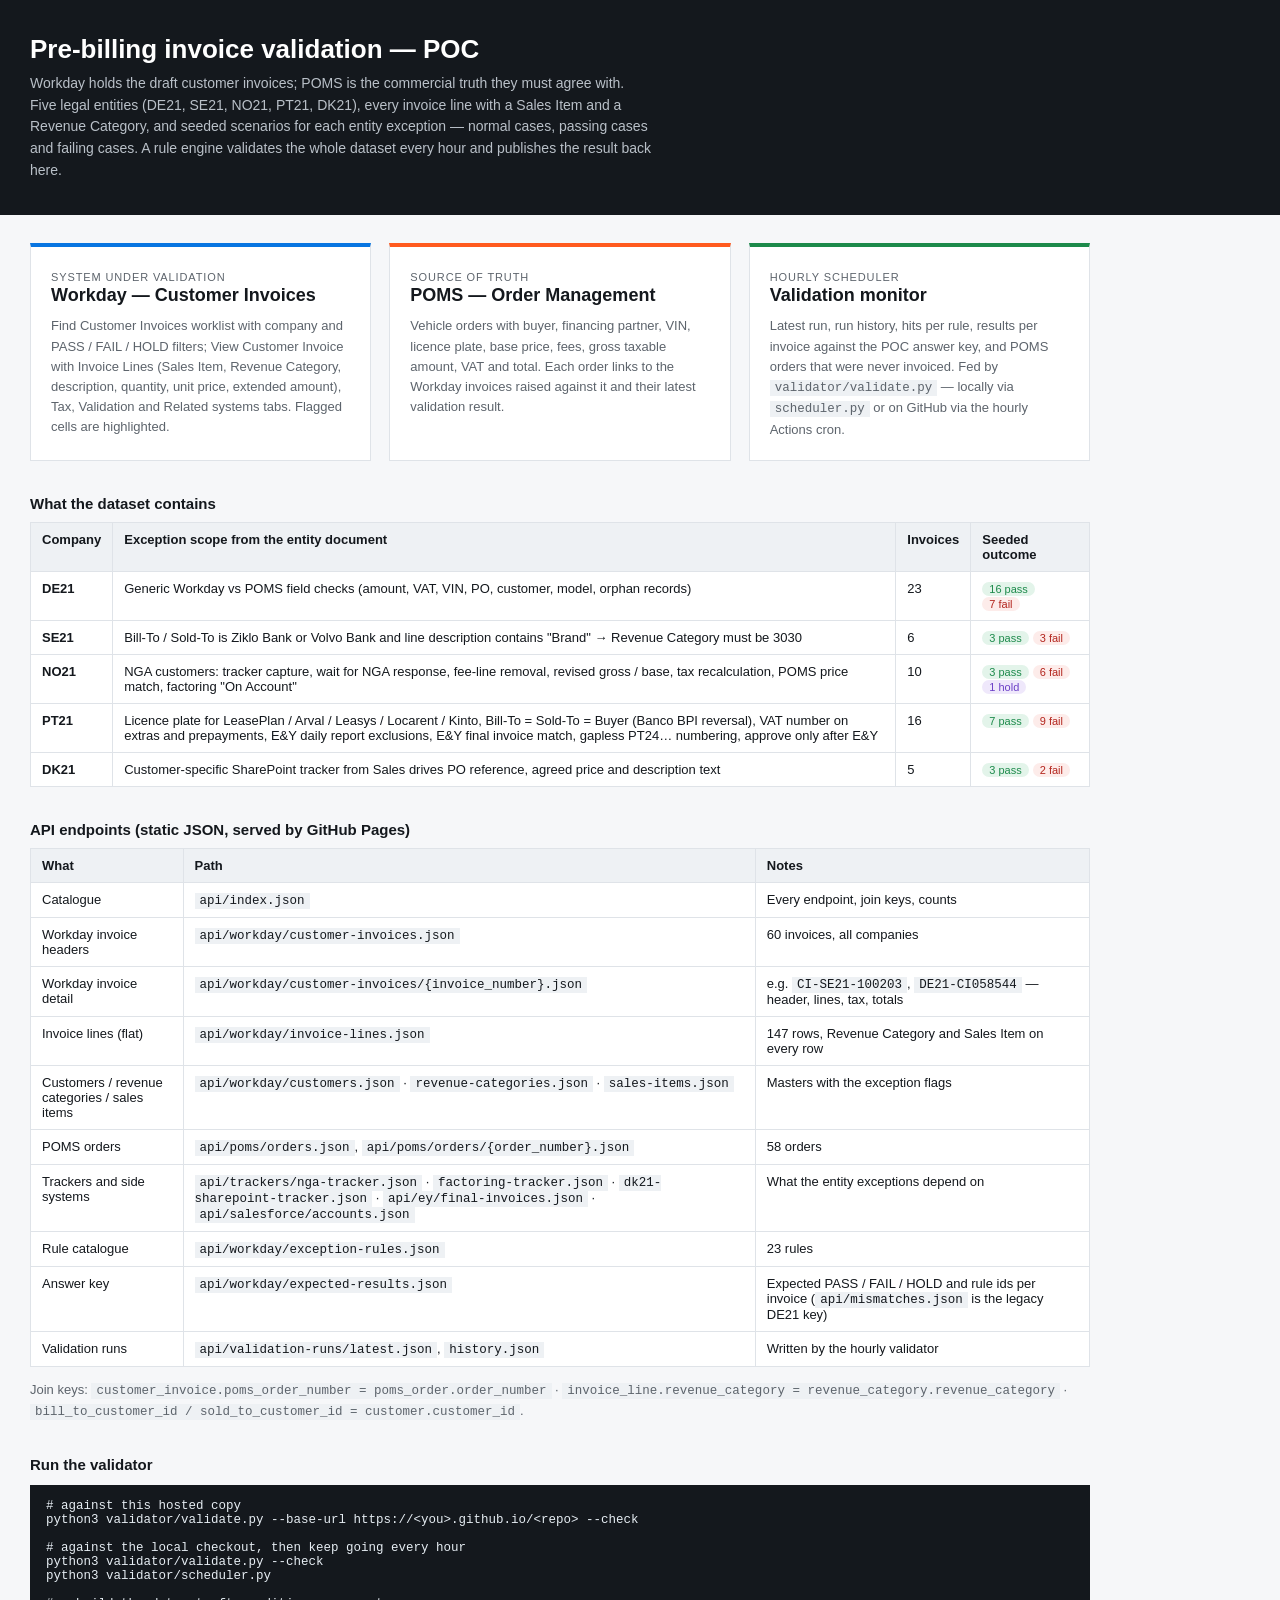
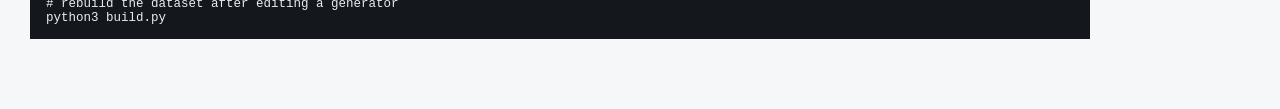
==== index.html @ f64a9904 "changes" ====
<!DOCTYPE html>
<html lang="en">
<head>
<meta charset="utf-8">
<meta name="viewport" content="width=device-width, initial-scale=1">
<title>Pre-billing validation POC — Workday · POMS · hourly validator</title>
<style>
  :root{--ink:#14181d;--line:#dfe3e8;--blue:#0875e1;--orange:#ff5a1f;--green:#1d8a4b;--muted:#5d646c}
  *{box-sizing:border-box}
  body{margin:0;font-family:"Segoe UI",Roboto,Arial,sans-serif;color:var(--ink);background:#f6f7f9}
  header{background:var(--ink);color:#fff;padding:34px 30px}
  header h1{margin:0;font-size:26px;font-weight:600}
  header p{margin:8px 0 0;color:#b9c0c8;font-size:14px;max-width:80ch;line-height:1.55}
  main{padding:28px 30px 60px;max-width:1120px}
  .cards{display:grid;grid-template-columns:repeat(auto-fit,minmax(280px,1fr));gap:18px}
  .card{background:#fff;border:1px solid var(--line);padding:20px;text-decoration:none;color:inherit;display:block}
  .card:hover{border-color:#aab2bb}
  .card h2{margin:0 0 6px;font-size:18px}
  .card .tag{font-size:11px;letter-spacing:.08em;text-transform:uppercase;color:var(--muted)}
  .card.wd{border-top:4px solid var(--blue)}
  .card.poms{border-top:4px solid var(--orange)}
  .card.val{border-top:4px solid var(--green)}
  .card p{font-size:13px;color:var(--muted);margin:10px 0 0;line-height:1.55}
  h3{margin:34px 0 10px;font-size:15px}
  table{border-collapse:collapse;width:100%;background:#fff;font-size:13px}
  th,td{border:1px solid var(--line);padding:9px 11px;text-align:left;vertical-align:top}
  th{background:#eef1f4;font-weight:600}
  code{font-family:ui-monospace,Menlo,Consolas,monospace;font-size:12.5px;background:#eef1f4;padding:1px 5px}
  pre{background:#14181d;color:#e6edf3;padding:14px 16px;overflow:auto;font-size:12.5px}
  .note{font-size:13px;color:var(--muted);line-height:1.6}
  .pill{display:inline-block;font-size:11px;padding:1px 7px;border-radius:9px;background:#eef1f4;margin-right:4px}
  .pill.ok{background:#e3f4ea;color:#1d8a4b}.pill.bad{background:#fdecea;color:#b3261e}.pill.hold{background:#efe8fb;color:#6b3fc7}
</style>
</head>
<body>
  <header>
    <h1>Pre-billing invoice validation — POC</h1>
    <p>Workday holds the draft customer invoices; POMS is the commercial truth they must agree with. Five legal entities
       (DE21, SE21, NO21, PT21, DK21), every invoice line with a Sales Item and a Revenue Category, and seeded scenarios for
       each entity exception — normal cases, passing cases and failing cases. A rule engine validates the whole dataset every
       hour and publishes the result back here.</p>
  </header>
  <main>
    <div class="cards">
      <a class="card wd" href="workday/index.html">
        <span class="tag">System under validation</span>
        <h2>Workday — Customer Invoices</h2>
        <p>Find Customer Invoices worklist with company and PASS / FAIL / HOLD filters; View Customer Invoice with Invoice Lines
           (Sales Item, Revenue Category, description, quantity, unit price, extended amount), Tax, Validation and Related
           systems tabs. Flagged cells are highlighted.</p>
      </a>
      <a class="card poms" href="poms/index.html">
        <span class="tag">Source of truth</span>
        <h2>POMS — Order Management</h2>
        <p>Vehicle orders with buyer, financing partner, VIN, licence plate, base price, fees, gross taxable amount, VAT and total.
           Each order links to the Workday invoices raised against it and their latest validation result.</p>
      </a>
      <a class="card val" href="workday/index.html#/monitor">
        <span class="tag">Hourly scheduler</span>
        <h2>Validation monitor</h2>
        <p>Latest run, run history, hits per rule, results per invoice against the POC answer key, and POMS orders that were
           never invoiced. Fed by <code>validator/validate.py</code> — locally via <code>scheduler.py</code> or on GitHub via
           the hourly Actions cron.</p>
      </a>
    </div>

    <h3>What the dataset contains</h3>
    <table>
      <thead><tr><th>Company</th><th>Exception scope from the entity document</th><th>Invoices</th><th>Seeded outcome</th></tr></thead>
      <tbody>
        <tr><td><b>DE21</b></td><td>Generic Workday vs POMS field checks (amount, VAT, VIN, PO, customer, model, orphan records)</td><td>23</td><td><span class="pill ok">16 pass</span><span class="pill bad">7 fail</span></td></tr>
        <tr><td><b>SE21</b></td><td>Bill-To / Sold-To is Ziklo Bank or Volvo Bank and line description contains "Brand" → Revenue Category must be 3030</td><td>6</td><td><span class="pill ok">3 pass</span><span class="pill bad">3 fail</span></td></tr>
        <tr><td><b>NO21</b></td><td>NGA customers: tracker capture, wait for NGA response, fee-line removal, revised gross / base, tax recalculation, POMS price match, factoring "On Account"</td><td>10</td><td><span class="pill ok">3 pass</span><span class="pill bad">6 fail</span><span class="pill hold">1 hold</span></td></tr>
        <tr><td><b>PT21</b></td><td>Licence plate for LeasePlan / Arval / Leasys / Locarent / Kinto, Bill-To = Sold-To = Buyer (Banco BPI reversal), VAT number on extras and prepayments, E&amp;Y daily report exclusions, E&amp;Y final invoice match, gapless PT24… numbering, approve only after E&amp;Y</td><td>16</td><td><span class="pill ok">7 pass</span><span class="pill bad">9 fail</span></td></tr>
        <tr><td><b>DK21</b></td><td>Customer-specific SharePoint tracker from Sales drives PO reference, agreed price and description text</td><td>5</td><td><span class="pill ok">3 pass</span><span class="pill bad">2 fail</span></td></tr>
      </tbody>
    </table>

    <h3>API endpoints (static JSON, served by GitHub Pages)</h3>
    <table>
      <thead><tr><th>What</th><th>Path</th><th>Notes</th></tr></thead>
      <tbody>
        <tr><td>Catalogue</td><td><code>api/index.json</code></td><td>Every endpoint, join keys, counts</td></tr>
        <tr><td>Workday invoice headers</td><td><code>api/workday/customer-invoices.json</code></td><td>60 invoices, all companies</td></tr>
        <tr><td>Workday invoice detail</td><td><code>api/workday/customer-invoices/{invoice_number}.json</code></td><td>e.g. <code>CI-SE21-100203</code>, <code>DE21-CI058544</code> — header, lines, tax, totals</td></tr>
        <tr><td>Invoice lines (flat)</td><td><code>api/workday/invoice-lines.json</code></td><td>147 rows, Revenue Category and Sales Item on every row</td></tr>
        <tr><td>Customers / revenue categories / sales items</td><td><code>api/workday/customers.json</code> · <code>revenue-categories.json</code> · <code>sales-items.json</code></td><td>Masters with the exception flags</td></tr>
        <tr><td>POMS orders</td><td><code>api/poms/orders.json</code>, <code>api/poms/orders/{order_number}.json</code></td><td>58 orders</td></tr>
        <tr><td>Trackers and side systems</td><td><code>api/trackers/nga-tracker.json</code> · <code>factoring-tracker.json</code> · <code>dk21-sharepoint-tracker.json</code> · <code>api/ey/final-invoices.json</code> · <code>api/salesforce/accounts.json</code></td><td>What the entity exceptions depend on</td></tr>
        <tr><td>Rule catalogue</td><td><code>api/workday/exception-rules.json</code></td><td>23 rules</td></tr>
        <tr><td>Answer key</td><td><code>api/workday/expected-results.json</code></td><td>Expected PASS / FAIL / HOLD and rule ids per invoice (<code>api/mismatches.json</code> is the legacy DE21 key)</td></tr>
        <tr><td>Validation runs</td><td><code>api/validation-runs/latest.json</code>, <code>history.json</code></td><td>Written by the hourly validator</td></tr>
      </tbody>
    </table>
    <p class="note">Join keys: <code>customer_invoice.poms_order_number = poms_order.order_number</code> ·
       <code>invoice_line.revenue_category = revenue_category.revenue_category</code> ·
       <code>bill_to_customer_id / sold_to_customer_id = customer.customer_id</code>.</p>

    <h3>Run the validator</h3>
<pre># against this hosted copy
python3 validator/validate.py --base-url https://&lt;you&gt;.github.io/&lt;repo&gt; --check

# against the local checkout, then keep going every hour
python3 validator/validate.py --check
python3 validator/scheduler.py

# rebuild the dataset after editing a generator
python3 build.py</pre>
  </main>
</body>
</html>
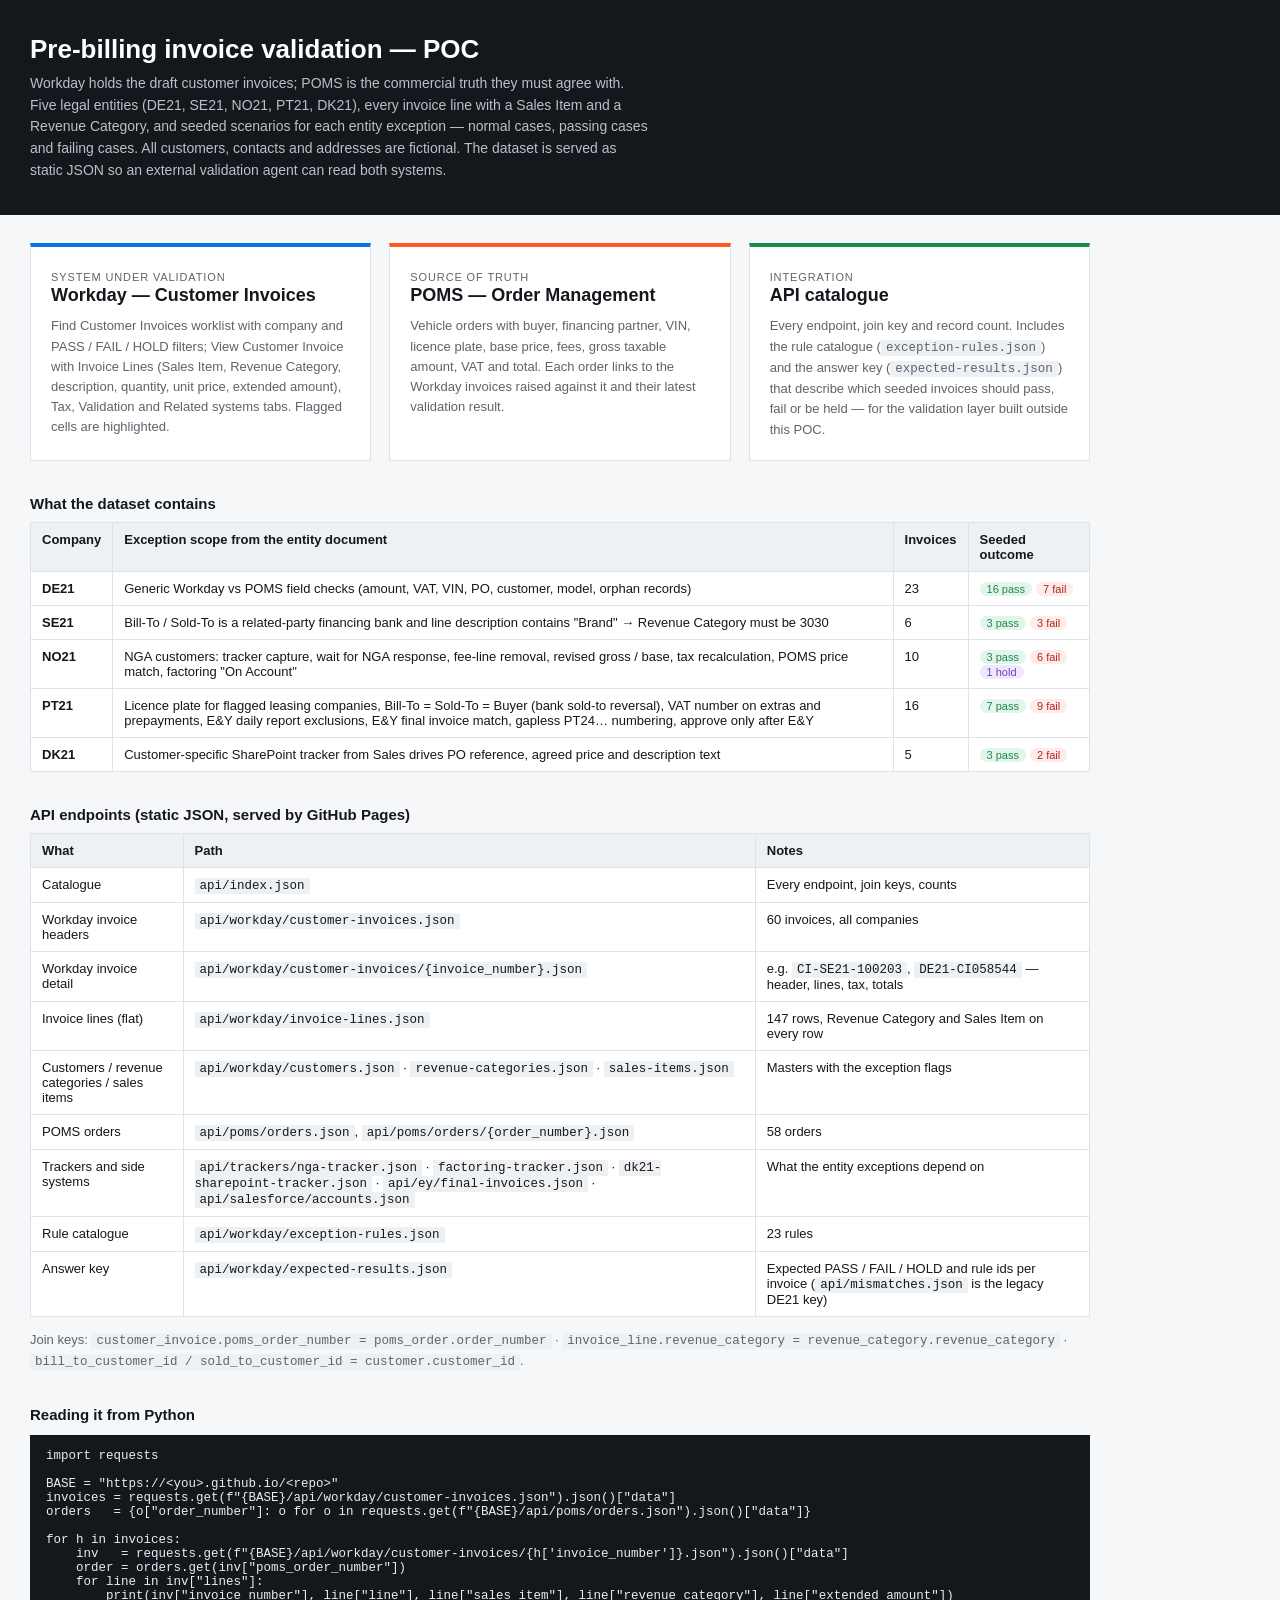
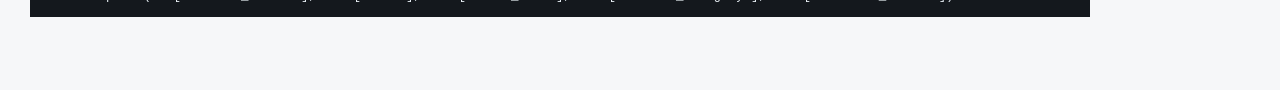
==== commit e4fcd5ef: "new changes" ====
--- a/index.html
+++ b/index.html
@@ -3,7 +3,7 @@
 <head>
 <meta charset="utf-8">
 <meta name="viewport" content="width=device-width, initial-scale=1">
-<title>Pre-billing validation POC — Workday · POMS · hourly validator</title>
+<title>Pre-billing validation POC — Workday · POMS</title>
 <style>
   :root{--ink:#14181d;--line:#dfe3e8;--blue:#0875e1;--orange:#ff5a1f;--green:#1d8a4b;--muted:#5d646c}
   *{box-sizing:border-box}
@@ -37,8 +37,8 @@
     <h1>Pre-billing invoice validation — POC</h1>
     <p>Workday holds the draft customer invoices; POMS is the commercial truth they must agree with. Five legal entities
        (DE21, SE21, NO21, PT21, DK21), every invoice line with a Sales Item and a Revenue Category, and seeded scenarios for
-       each entity exception — normal cases, passing cases and failing cases. A rule engine validates the whole dataset every
-       hour and publishes the result back here.</p>
+       each entity exception — normal cases, passing cases and failing cases. All customers, contacts and addresses are fictional.
+       The dataset is served as static JSON so an external validation agent can read both systems.</p>
   </header>
   <main>
     <div class="cards">
@@ -55,12 +55,12 @@
         <p>Vehicle orders with buyer, financing partner, VIN, licence plate, base price, fees, gross taxable amount, VAT and total.
            Each order links to the Workday invoices raised against it and their latest validation result.</p>
       </a>
-      <a class="card val" href="workday/index.html#/monitor">
-        <span class="tag">Hourly scheduler</span>
-        <h2>Validation monitor</h2>
-        <p>Latest run, run history, hits per rule, results per invoice against the POC answer key, and POMS orders that were
-           never invoiced. Fed by <code>validator/validate.py</code> — locally via <code>scheduler.py</code> or on GitHub via
-           the hourly Actions cron.</p>
+      <a class="card val" href="api/index.json">
+        <span class="tag">Integration</span>
+        <h2>API catalogue</h2>
+        <p>Every endpoint, join key and record count. Includes the rule catalogue (<code>exception-rules.json</code>) and the
+           answer key (<code>expected-results.json</code>) that describe which seeded invoices should pass, fail or be held —
+           for the validation layer built outside this POC.</p>
       </a>
     </div>
 
@@ -69,9 +69,9 @@
       <thead><tr><th>Company</th><th>Exception scope from the entity document</th><th>Invoices</th><th>Seeded outcome</th></tr></thead>
       <tbody>
         <tr><td><b>DE21</b></td><td>Generic Workday vs POMS field checks (amount, VAT, VIN, PO, customer, model, orphan records)</td><td>23</td><td><span class="pill ok">16 pass</span><span class="pill bad">7 fail</span></td></tr>
-        <tr><td><b>SE21</b></td><td>Bill-To / Sold-To is Ziklo Bank or Volvo Bank and line description contains "Brand" → Revenue Category must be 3030</td><td>6</td><td><span class="pill ok">3 pass</span><span class="pill bad">3 fail</span></td></tr>
+        <tr><td><b>SE21</b></td><td>Bill-To / Sold-To is a related-party financing bank and line description contains "Brand" → Revenue Category must be 3030</td><td>6</td><td><span class="pill ok">3 pass</span><span class="pill bad">3 fail</span></td></tr>
         <tr><td><b>NO21</b></td><td>NGA customers: tracker capture, wait for NGA response, fee-line removal, revised gross / base, tax recalculation, POMS price match, factoring "On Account"</td><td>10</td><td><span class="pill ok">3 pass</span><span class="pill bad">6 fail</span><span class="pill hold">1 hold</span></td></tr>
-        <tr><td><b>PT21</b></td><td>Licence plate for LeasePlan / Arval / Leasys / Locarent / Kinto, Bill-To = Sold-To = Buyer (Banco BPI reversal), VAT number on extras and prepayments, E&amp;Y daily report exclusions, E&amp;Y final invoice match, gapless PT24… numbering, approve only after E&amp;Y</td><td>16</td><td><span class="pill ok">7 pass</span><span class="pill bad">9 fail</span></td></tr>
+        <tr><td><b>PT21</b></td><td>Licence plate for flagged leasing companies, Bill-To = Sold-To = Buyer (bank sold-to reversal), VAT number on extras and prepayments, E&amp;Y daily report exclusions, E&amp;Y final invoice match, gapless PT24… numbering, approve only after E&amp;Y</td><td>16</td><td><span class="pill ok">7 pass</span><span class="pill bad">9 fail</span></td></tr>
         <tr><td><b>DK21</b></td><td>Customer-specific SharePoint tracker from Sales drives PO reference, agreed price and description text</td><td>5</td><td><span class="pill ok">3 pass</span><span class="pill bad">2 fail</span></td></tr>
       </tbody>
     </table>
@@ -89,23 +89,24 @@
         <tr><td>Trackers and side systems</td><td><code>api/trackers/nga-tracker.json</code> · <code>factoring-tracker.json</code> · <code>dk21-sharepoint-tracker.json</code> · <code>api/ey/final-invoices.json</code> · <code>api/salesforce/accounts.json</code></td><td>What the entity exceptions depend on</td></tr>
         <tr><td>Rule catalogue</td><td><code>api/workday/exception-rules.json</code></td><td>23 rules</td></tr>
         <tr><td>Answer key</td><td><code>api/workday/expected-results.json</code></td><td>Expected PASS / FAIL / HOLD and rule ids per invoice (<code>api/mismatches.json</code> is the legacy DE21 key)</td></tr>
-        <tr><td>Validation runs</td><td><code>api/validation-runs/latest.json</code>, <code>history.json</code></td><td>Written by the hourly validator</td></tr>
       </tbody>
     </table>
     <p class="note">Join keys: <code>customer_invoice.poms_order_number = poms_order.order_number</code> ·
        <code>invoice_line.revenue_category = revenue_category.revenue_category</code> ·
        <code>bill_to_customer_id / sold_to_customer_id = customer.customer_id</code>.</p>
 
-    <h3>Run the validator</h3>
-<pre># against this hosted copy
-python3 validator/validate.py --base-url https://&lt;you&gt;.github.io/&lt;repo&gt; --check
+    <h3>Reading it from Python</h3>
+<pre>import requests
 
-# against the local checkout, then keep going every hour
-python3 validator/validate.py --check
-python3 validator/scheduler.py
+BASE = "https://&lt;you&gt;.github.io/&lt;repo&gt;"
+invoices = requests.get(f"{BASE}/api/workday/customer-invoices.json").json()["data"]
+orders   = {o["order_number"]: o for o in requests.get(f"{BASE}/api/poms/orders.json").json()["data"]}
 
-# rebuild the dataset after editing a generator
-python3 build.py</pre>
+for h in invoices:
+    inv   = requests.get(f"{BASE}/api/workday/customer-invoices/{h['invoice_number']}.json").json()["data"]
+    order = orders.get(inv["poms_order_number"])
+    for line in inv["lines"]:
+        print(inv["invoice_number"], line["line"], line["sales_item"], line["revenue_category"], line["extended_amount"])</pre>
   </main>
 </body>
 </html>
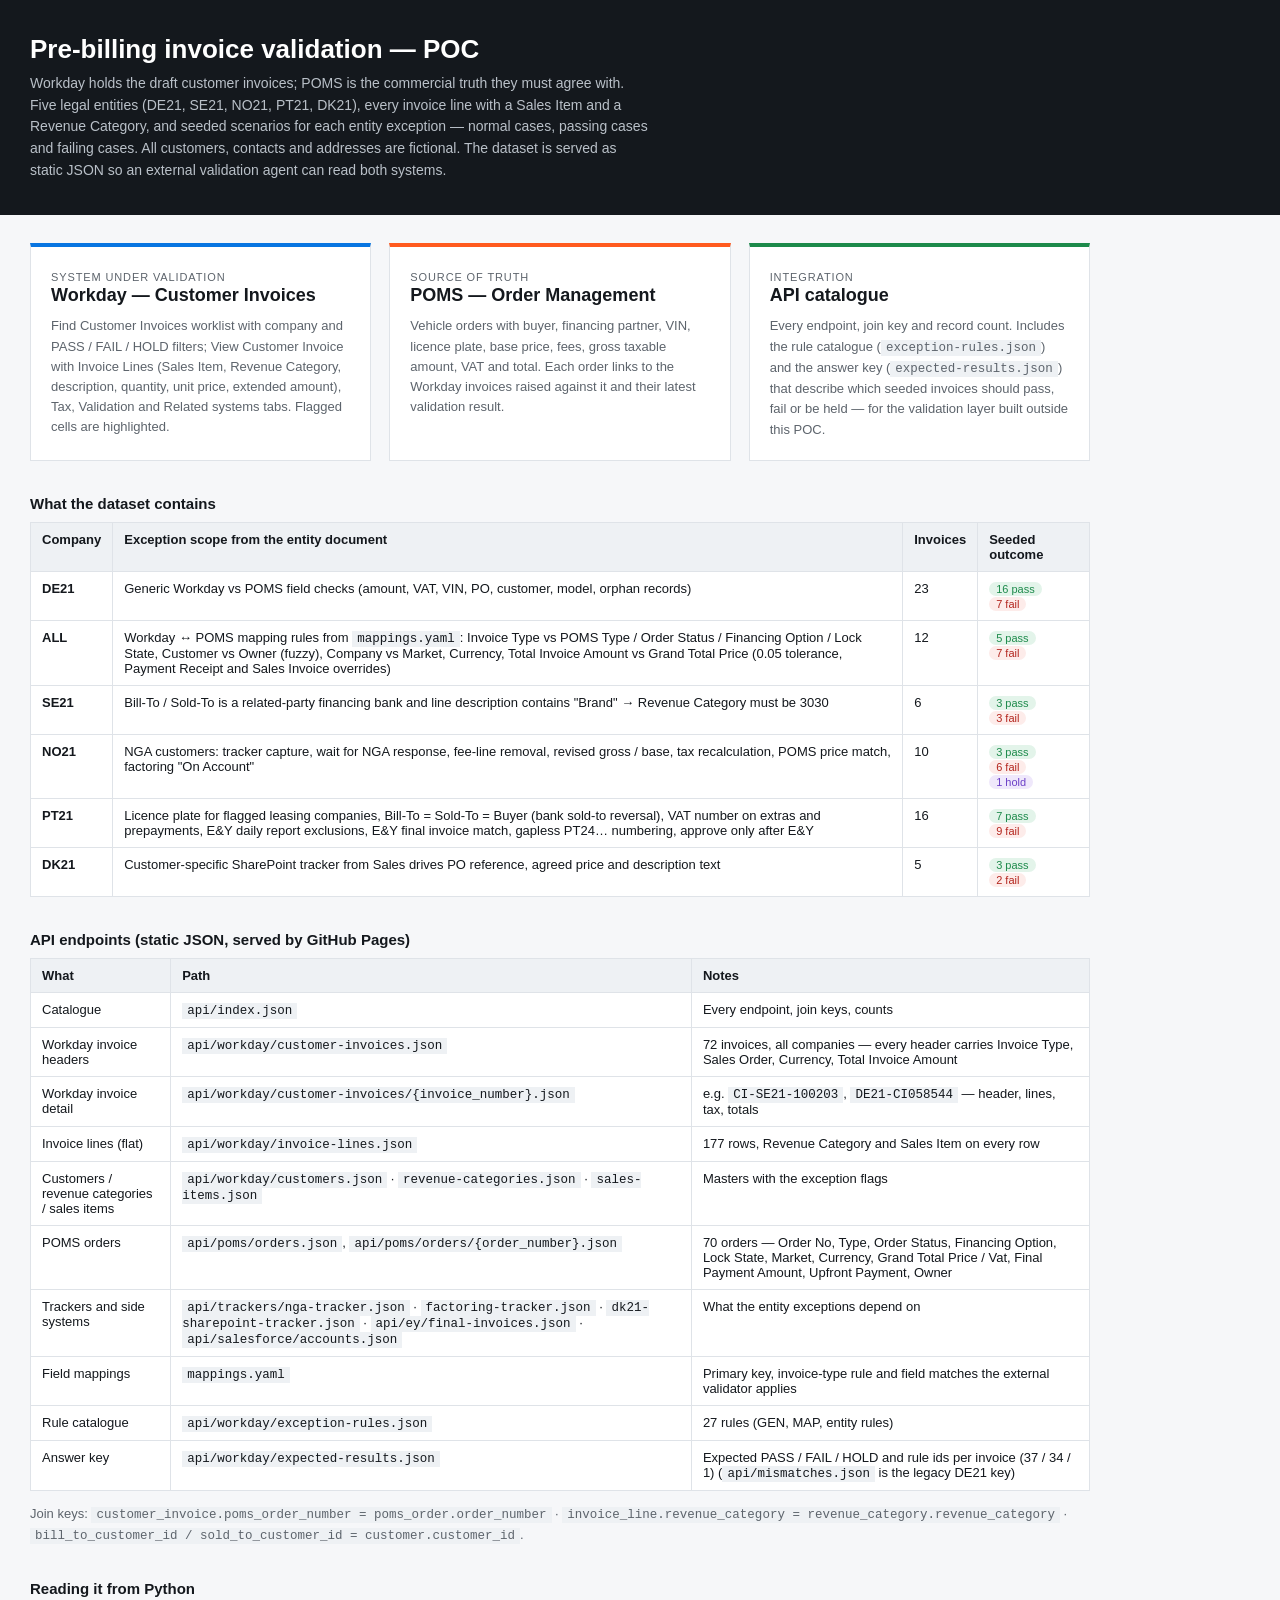
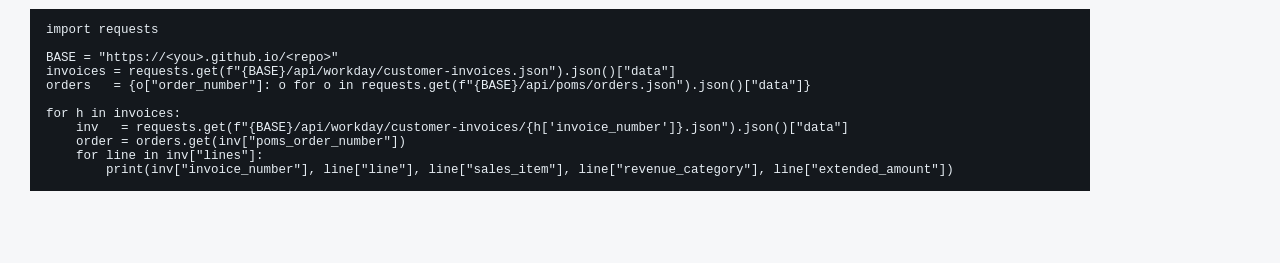
==== commit 5d3d0868: "updated data" ====
--- a/index.html
+++ b/index.html
@@ -69,6 +69,7 @@
       <thead><tr><th>Company</th><th>Exception scope from the entity document</th><th>Invoices</th><th>Seeded outcome</th></tr></thead>
       <tbody>
         <tr><td><b>DE21</b></td><td>Generic Workday vs POMS field checks (amount, VAT, VIN, PO, customer, model, orphan records)</td><td>23</td><td><span class="pill ok">16 pass</span><span class="pill bad">7 fail</span></td></tr>
+        <tr><td><b>ALL</b></td><td>Workday ↔ POMS mapping rules from <code>mappings.yaml</code>: Invoice Type vs POMS Type / Order Status / Financing Option / Lock State, Customer vs Owner (fuzzy), Company vs Market, Currency, Total Invoice Amount vs Grand Total Price (0.05 tolerance, Payment Receipt and Sales Invoice overrides)</td><td>12</td><td><span class="pill ok">5 pass</span><span class="pill bad">7 fail</span></td></tr>
         <tr><td><b>SE21</b></td><td>Bill-To / Sold-To is a related-party financing bank and line description contains "Brand" → Revenue Category must be 3030</td><td>6</td><td><span class="pill ok">3 pass</span><span class="pill bad">3 fail</span></td></tr>
         <tr><td><b>NO21</b></td><td>NGA customers: tracker capture, wait for NGA response, fee-line removal, revised gross / base, tax recalculation, POMS price match, factoring "On Account"</td><td>10</td><td><span class="pill ok">3 pass</span><span class="pill bad">6 fail</span><span class="pill hold">1 hold</span></td></tr>
         <tr><td><b>PT21</b></td><td>Licence plate for flagged leasing companies, Bill-To = Sold-To = Buyer (bank sold-to reversal), VAT number on extras and prepayments, E&amp;Y daily report exclusions, E&amp;Y final invoice match, gapless PT24… numbering, approve only after E&amp;Y</td><td>16</td><td><span class="pill ok">7 pass</span><span class="pill bad">9 fail</span></td></tr>
@@ -81,14 +82,15 @@
       <thead><tr><th>What</th><th>Path</th><th>Notes</th></tr></thead>
       <tbody>
         <tr><td>Catalogue</td><td><code>api/index.json</code></td><td>Every endpoint, join keys, counts</td></tr>
-        <tr><td>Workday invoice headers</td><td><code>api/workday/customer-invoices.json</code></td><td>60 invoices, all companies</td></tr>
+        <tr><td>Workday invoice headers</td><td><code>api/workday/customer-invoices.json</code></td><td>72 invoices, all companies — every header carries Invoice Type, Sales Order, Currency, Total Invoice Amount</td></tr>
         <tr><td>Workday invoice detail</td><td><code>api/workday/customer-invoices/{invoice_number}.json</code></td><td>e.g. <code>CI-SE21-100203</code>, <code>DE21-CI058544</code> — header, lines, tax, totals</td></tr>
-        <tr><td>Invoice lines (flat)</td><td><code>api/workday/invoice-lines.json</code></td><td>147 rows, Revenue Category and Sales Item on every row</td></tr>
+        <tr><td>Invoice lines (flat)</td><td><code>api/workday/invoice-lines.json</code></td><td>177 rows, Revenue Category and Sales Item on every row</td></tr>
         <tr><td>Customers / revenue categories / sales items</td><td><code>api/workday/customers.json</code> · <code>revenue-categories.json</code> · <code>sales-items.json</code></td><td>Masters with the exception flags</td></tr>
-        <tr><td>POMS orders</td><td><code>api/poms/orders.json</code>, <code>api/poms/orders/{order_number}.json</code></td><td>58 orders</td></tr>
+        <tr><td>POMS orders</td><td><code>api/poms/orders.json</code>, <code>api/poms/orders/{order_number}.json</code></td><td>70 orders — Order No, Type, Order Status, Financing Option, Lock State, Market, Currency, Grand Total Price / Vat, Final Payment Amount, Upfront Payment, Owner</td></tr>
         <tr><td>Trackers and side systems</td><td><code>api/trackers/nga-tracker.json</code> · <code>factoring-tracker.json</code> · <code>dk21-sharepoint-tracker.json</code> · <code>api/ey/final-invoices.json</code> · <code>api/salesforce/accounts.json</code></td><td>What the entity exceptions depend on</td></tr>
-        <tr><td>Rule catalogue</td><td><code>api/workday/exception-rules.json</code></td><td>23 rules</td></tr>
-        <tr><td>Answer key</td><td><code>api/workday/expected-results.json</code></td><td>Expected PASS / FAIL / HOLD and rule ids per invoice (<code>api/mismatches.json</code> is the legacy DE21 key)</td></tr>
+        <tr><td>Field mappings</td><td><code>mappings.yaml</code></td><td>Primary key, invoice-type rule and field matches the external validator applies</td></tr>
+        <tr><td>Rule catalogue</td><td><code>api/workday/exception-rules.json</code></td><td>27 rules (GEN, MAP, entity rules)</td></tr>
+        <tr><td>Answer key</td><td><code>api/workday/expected-results.json</code></td><td>Expected PASS / FAIL / HOLD and rule ids per invoice (37 / 34 / 1) (<code>api/mismatches.json</code> is the legacy DE21 key)</td></tr>
       </tbody>
     </table>
     <p class="note">Join keys: <code>customer_invoice.poms_order_number = poms_order.order_number</code> ·
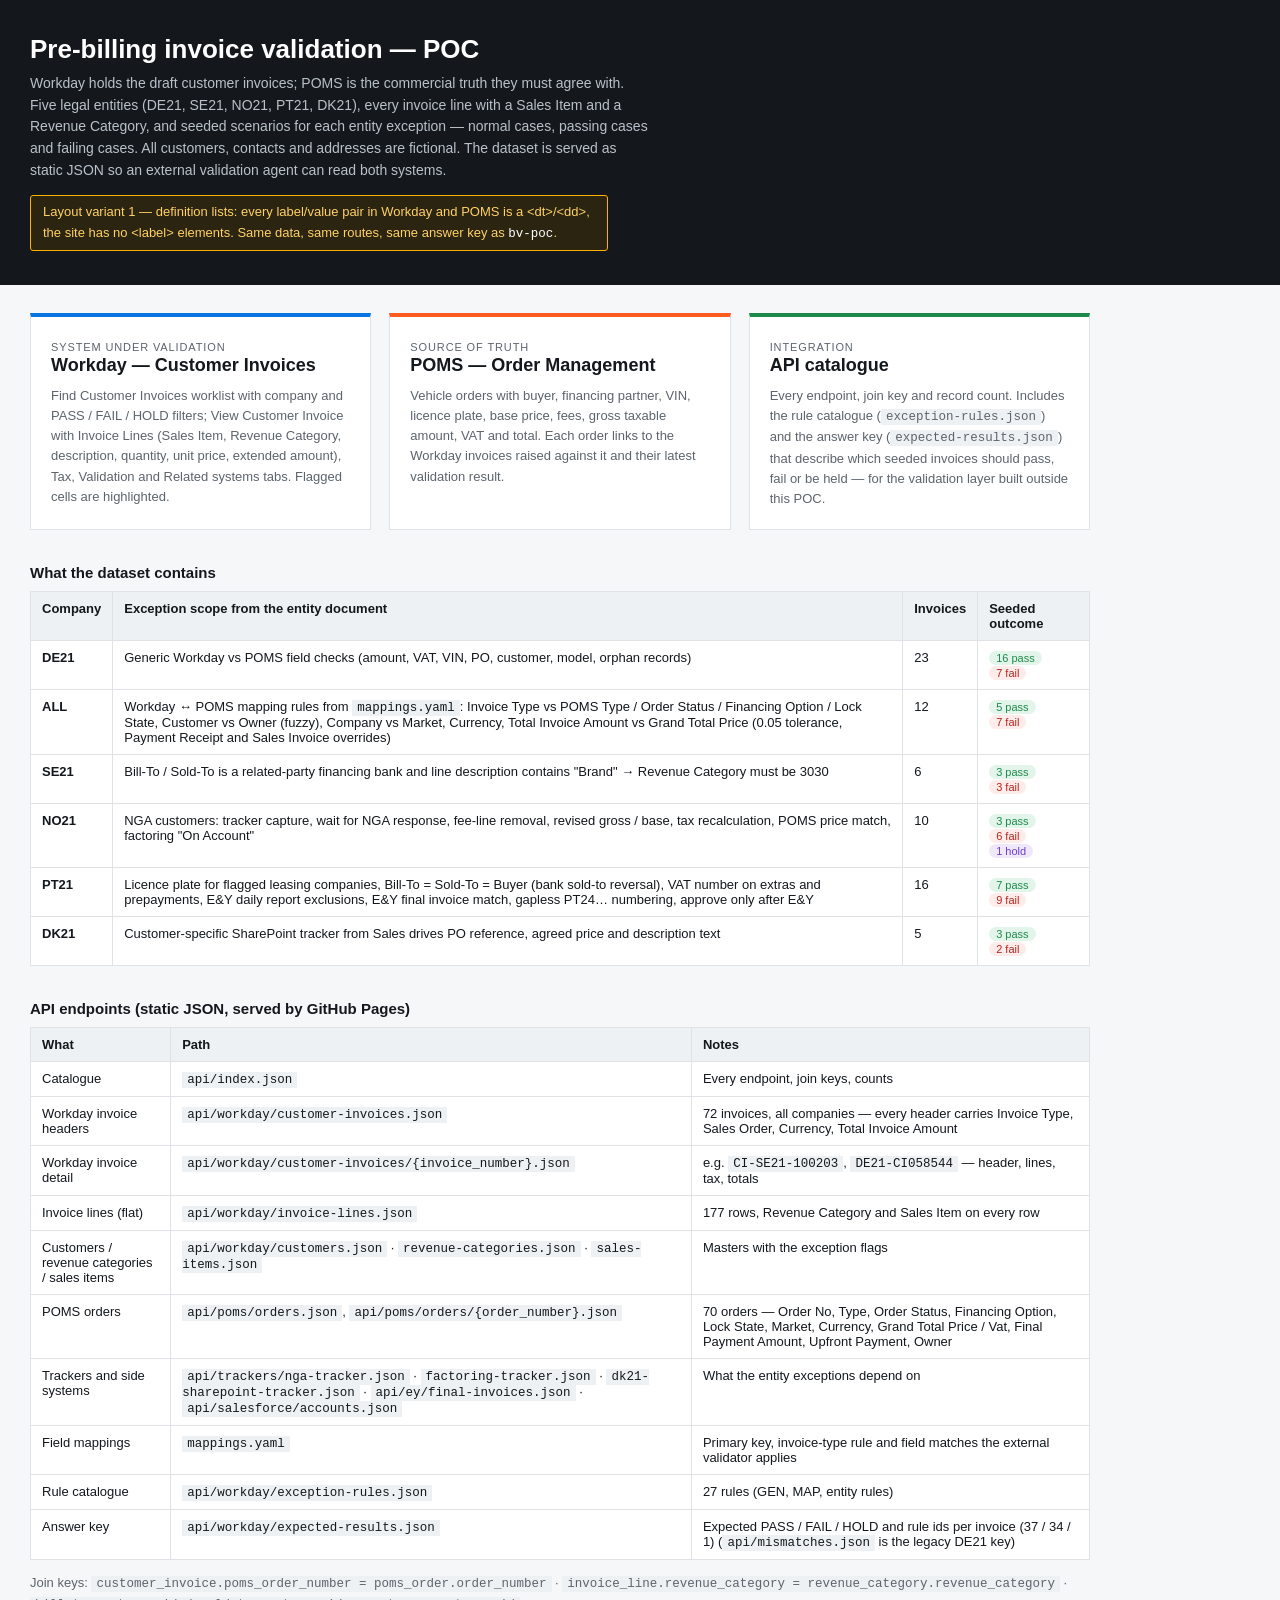
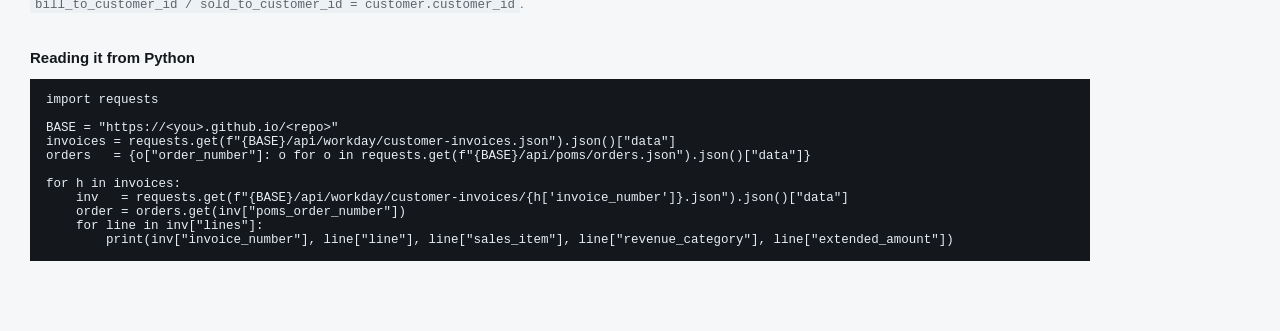
==== commit 84eb7dbc: "Layout variant 1: definition lists (dt/dd), no label elements Scraper test fixture on top of bv-poc." ====
--- a/index.html
+++ b/index.html
@@ -30,6 +30,8 @@
   .note{font-size:13px;color:var(--muted);line-height:1.6}
   .pill{display:inline-block;font-size:11px;padding:1px 7px;border-radius:9px;background:#eef1f4;margin-right:4px}
   .pill.ok{background:#e3f4ea;color:#1d8a4b}.pill.bad{background:#fdecea;color:#b3261e}.pill.hold{background:#efe8fb;color:#6b3fc7}
+  .variant{display:inline-block;margin-top:14px;padding:6px 12px;border:1px solid #ffb000;background:#2a2410;color:#ffd166;font-size:13px;border-radius:3px}
+  .variant code{background:transparent;color:#fff;padding:0}
 </style>
 </head>
 <body>
@@ -39,6 +41,7 @@
        (DE21, SE21, NO21, PT21, DK21), every invoice line with a Sales Item and a Revenue Category, and seeded scenarios for
        each entity exception — normal cases, passing cases and failing cases. All customers, contacts and addresses are fictional.
        The dataset is served as static JSON so an external validation agent can read both systems.</p>
+    <p class="variant">Layout variant 1 — definition lists: every label/value pair in Workday and POMS is a &lt;dt&gt;/&lt;dd&gt;, the site has no &lt;label&gt; elements. Same data, same routes, same answer key as <code>bv-poc</code>.</p>
   </header>
   <main>
     <div class="cards">
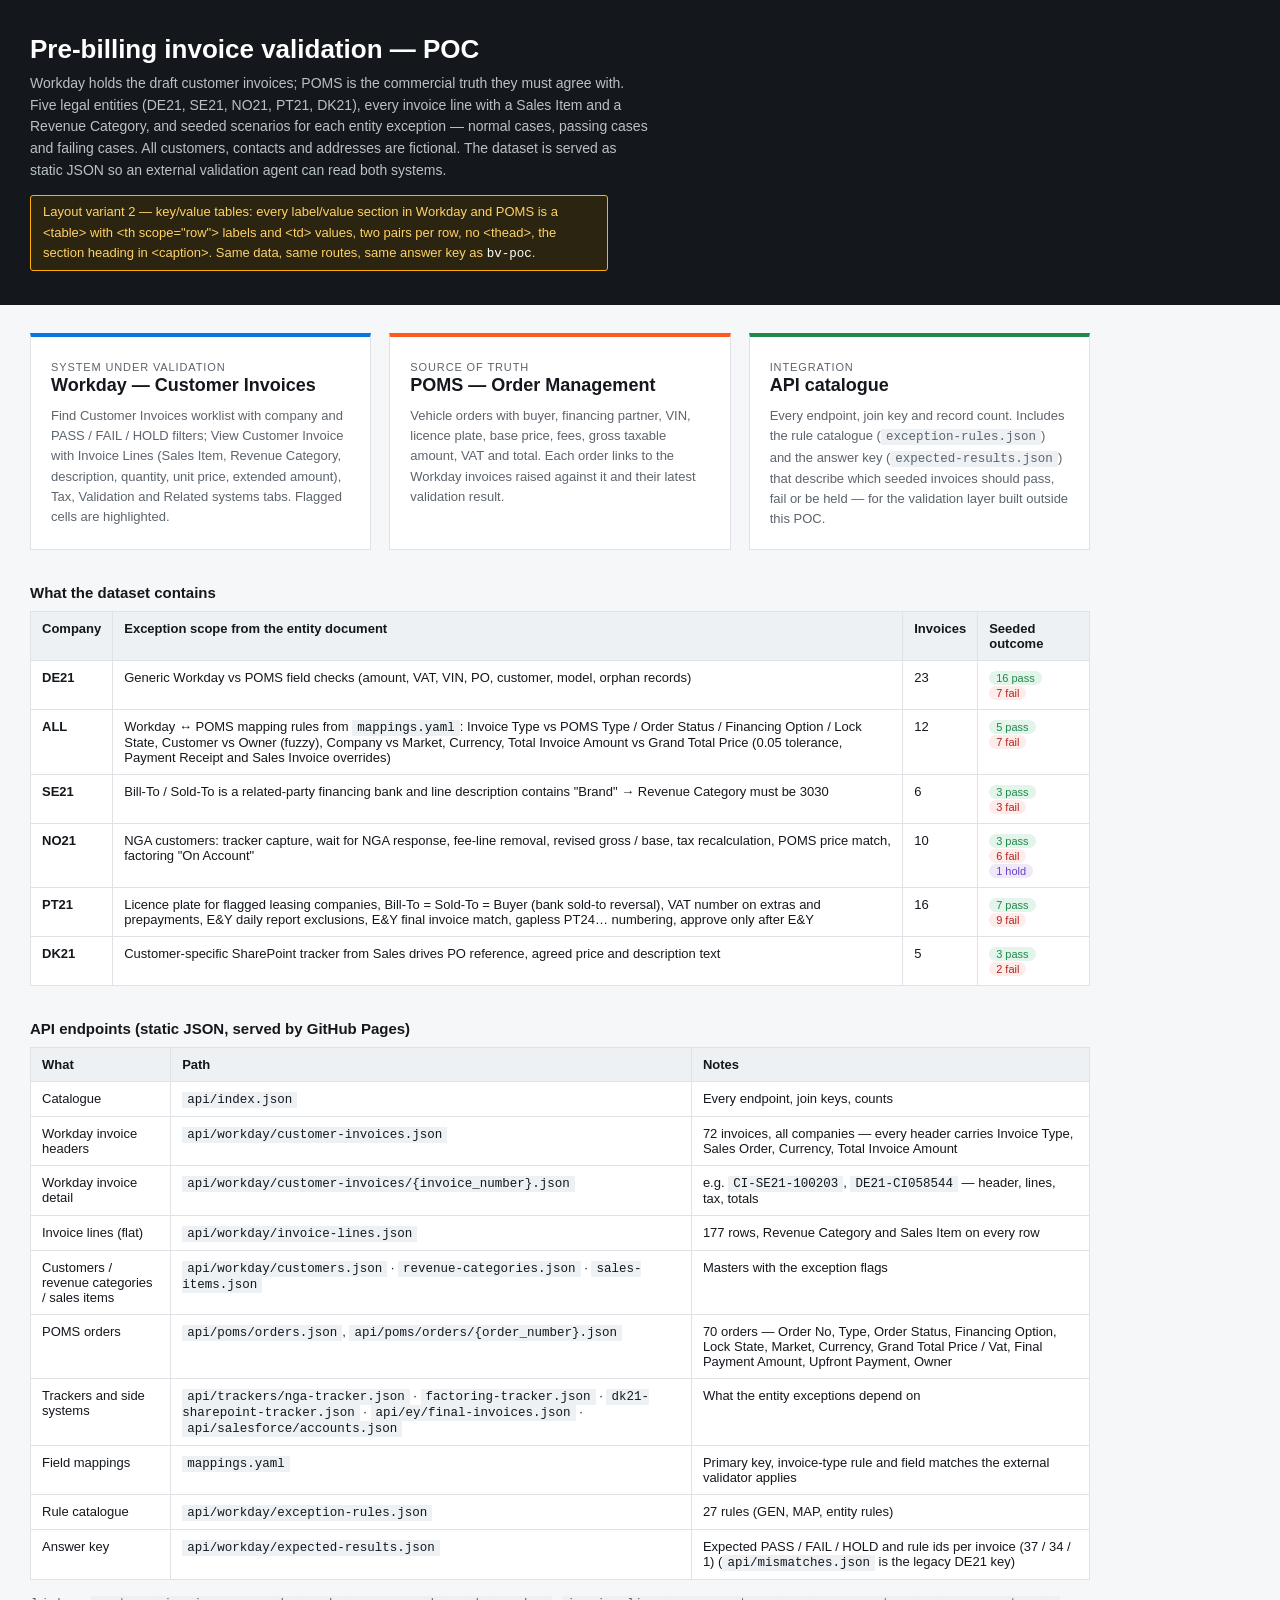
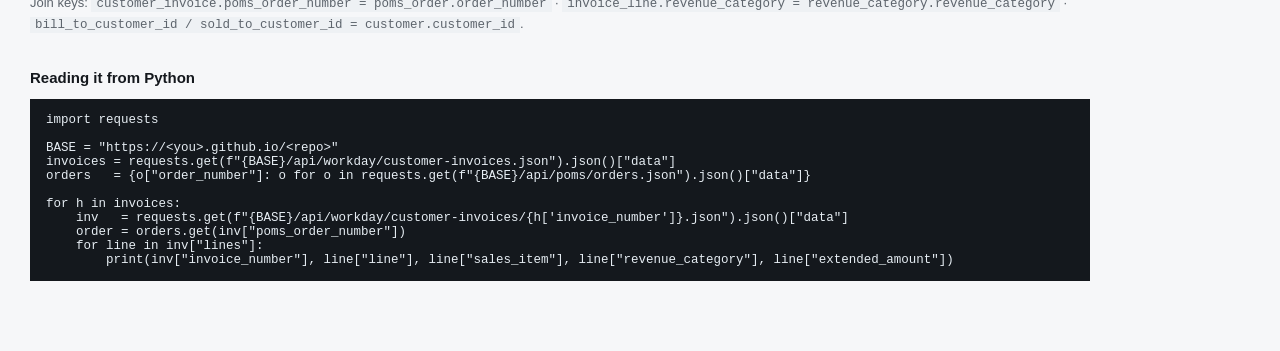
==== commit 856ac944: "Layout variant 2: key/value tables (th/td), captions as section headings Scraper test fixture on top" ====
--- a/index.html
+++ b/index.html
@@ -41,7 +41,7 @@
        (DE21, SE21, NO21, PT21, DK21), every invoice line with a Sales Item and a Revenue Category, and seeded scenarios for
        each entity exception — normal cases, passing cases and failing cases. All customers, contacts and addresses are fictional.
        The dataset is served as static JSON so an external validation agent can read both systems.</p>
-    <p class="variant">Layout variant 1 — definition lists: every label/value pair in Workday and POMS is a &lt;dt&gt;/&lt;dd&gt;, the site has no &lt;label&gt; elements. Same data, same routes, same answer key as <code>bv-poc</code>.</p>
+    <p class="variant">Layout variant 2 — key/value tables: every label/value section in Workday and POMS is a &lt;table&gt; with &lt;th scope="row"&gt; labels and &lt;td&gt; values, two pairs per row, no &lt;thead&gt;, the section heading in &lt;caption&gt;. Same data, same routes, same answer key as <code>bv-poc</code>.</p>
   </header>
   <main>
     <div class="cards">
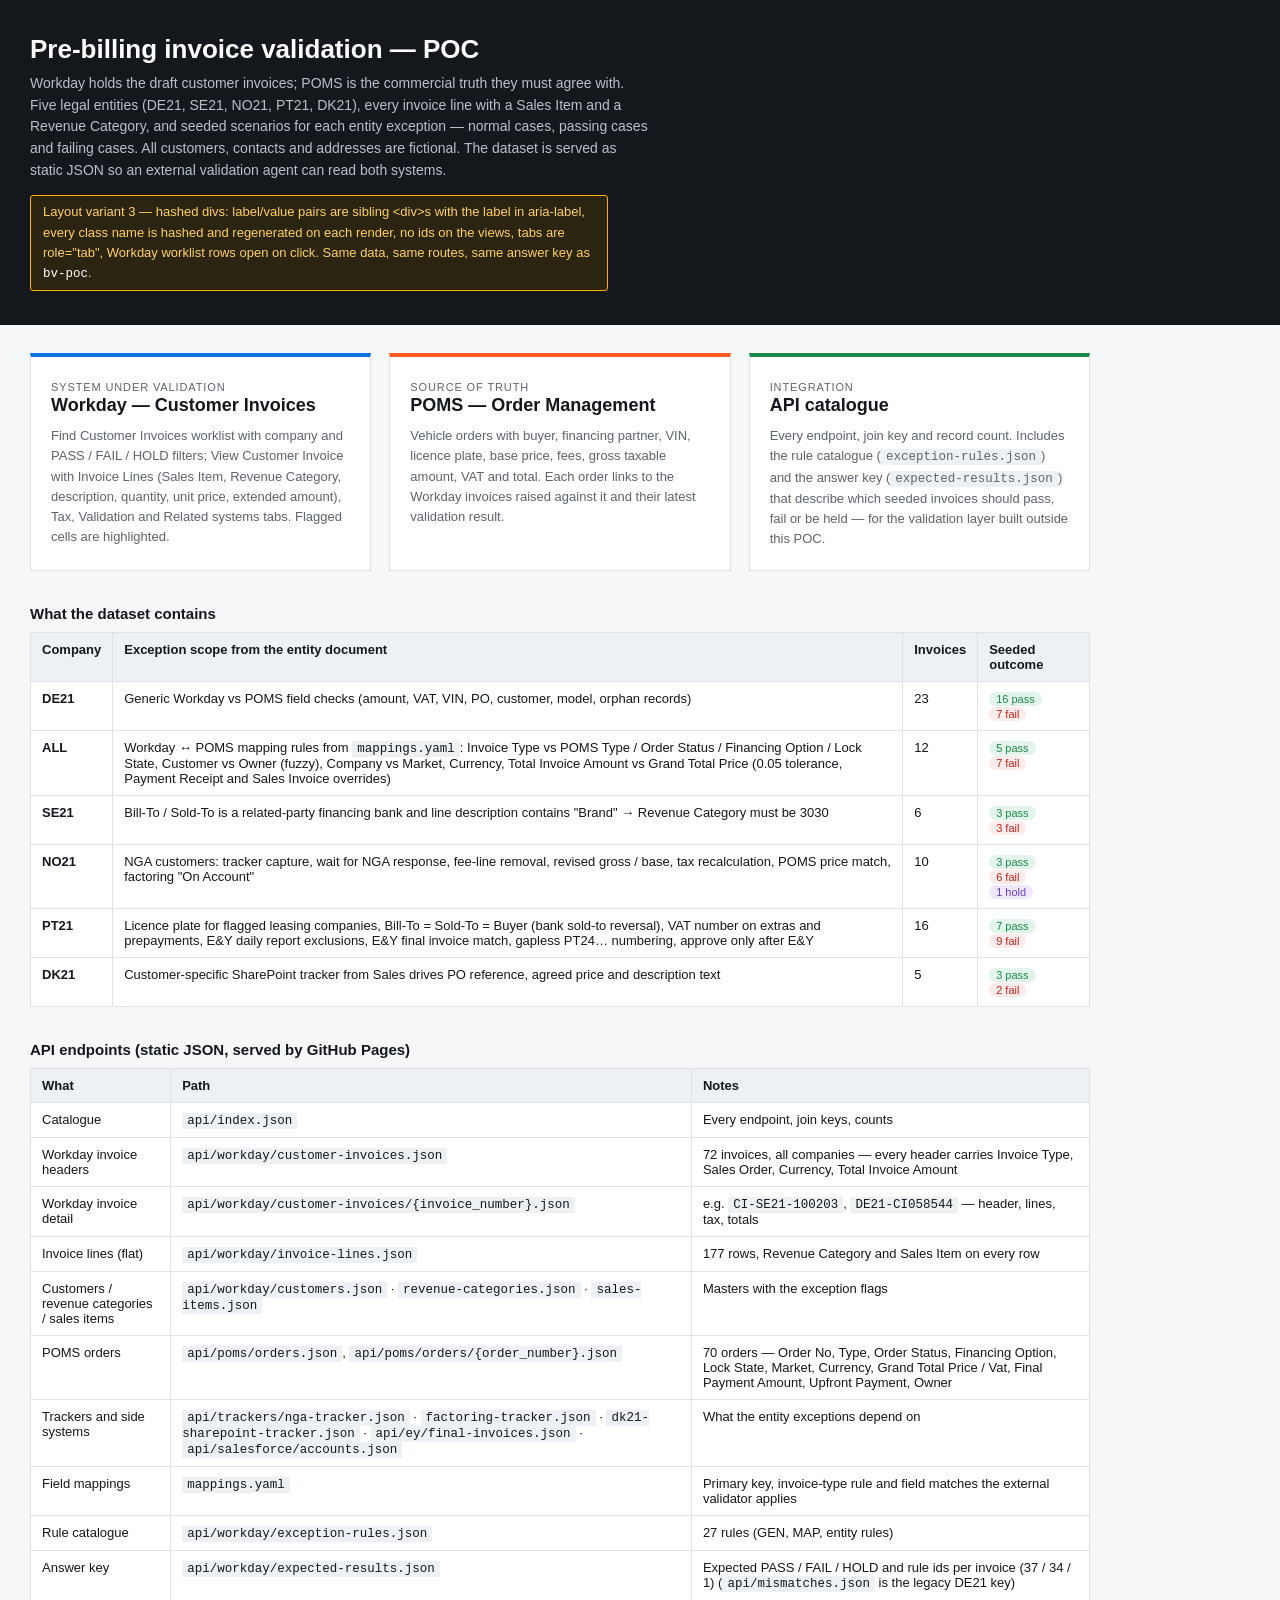
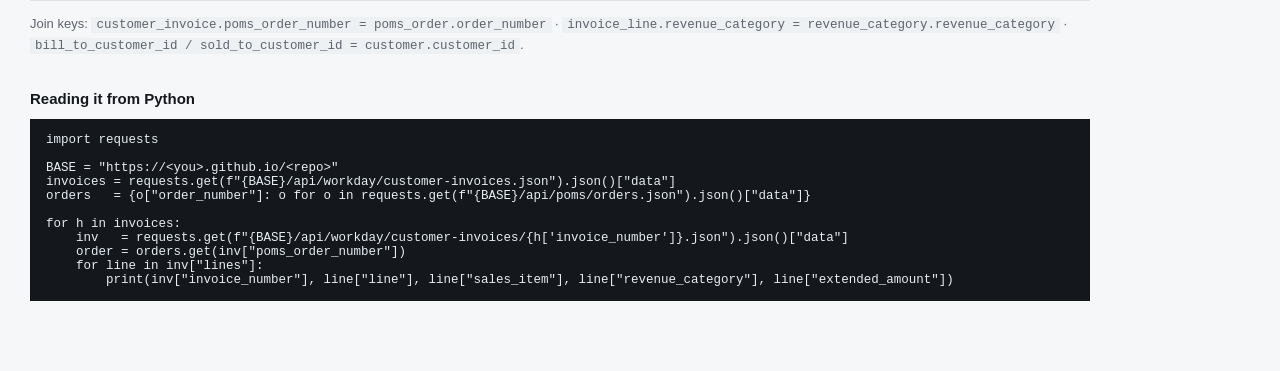
==== commit 62ddbf3b: "Layout variant 3: hashed classes per render, aria-label pairs, no ids, role tabs Scraper test fixtur" ====
--- a/index.html
+++ b/index.html
@@ -41,7 +41,7 @@
        (DE21, SE21, NO21, PT21, DK21), every invoice line with a Sales Item and a Revenue Category, and seeded scenarios for
        each entity exception — normal cases, passing cases and failing cases. All customers, contacts and addresses are fictional.
        The dataset is served as static JSON so an external validation agent can read both systems.</p>
-    <p class="variant">Layout variant 2 — key/value tables: every label/value section in Workday and POMS is a &lt;table&gt; with &lt;th scope="row"&gt; labels and &lt;td&gt; values, two pairs per row, no &lt;thead&gt;, the section heading in &lt;caption&gt;. Same data, same routes, same answer key as <code>bv-poc</code>.</p>
+    <p class="variant">Layout variant 3 — hashed divs: label/value pairs are sibling &lt;div&gt;s with the label in aria-label, every class name is hashed and regenerated on each render, no ids on the views, tabs are role="tab", Workday worklist rows open on click. Same data, same routes, same answer key as <code>bv-poc</code>.</p>
   </header>
   <main>
     <div class="cards">
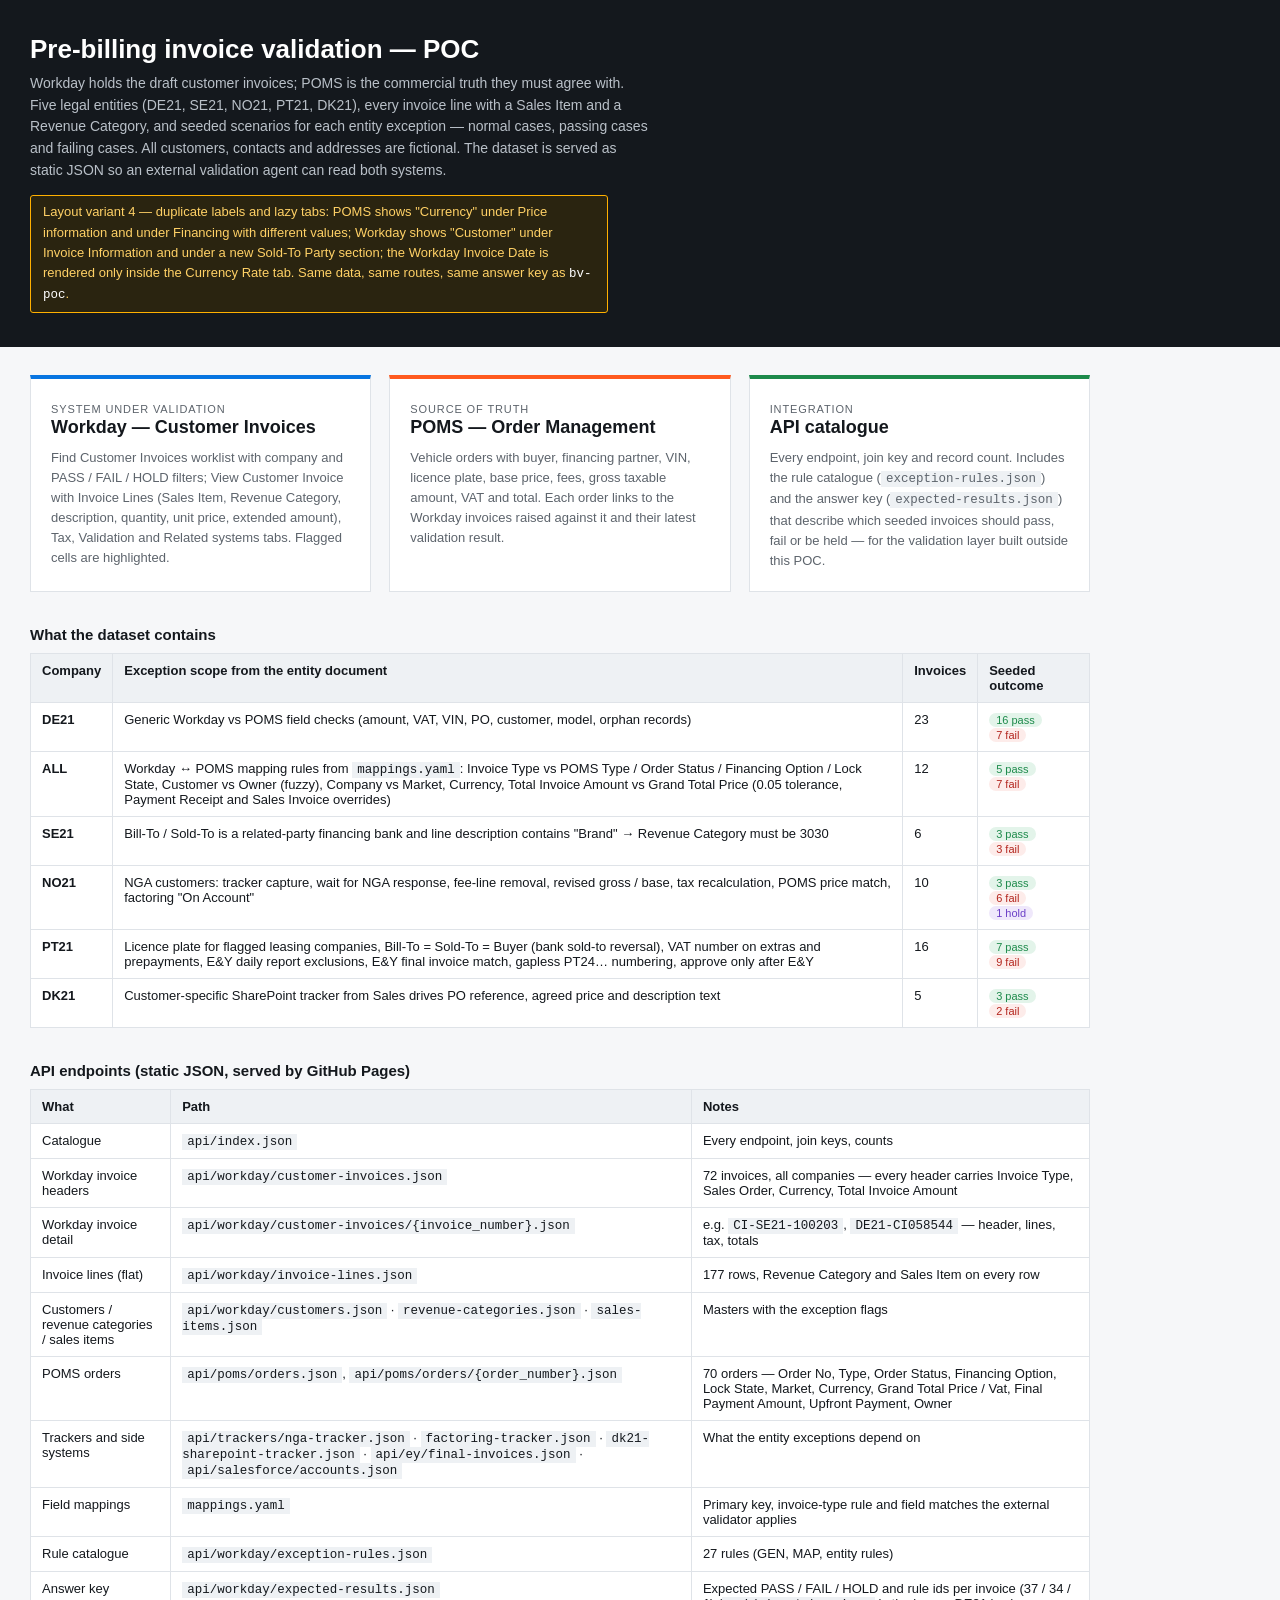
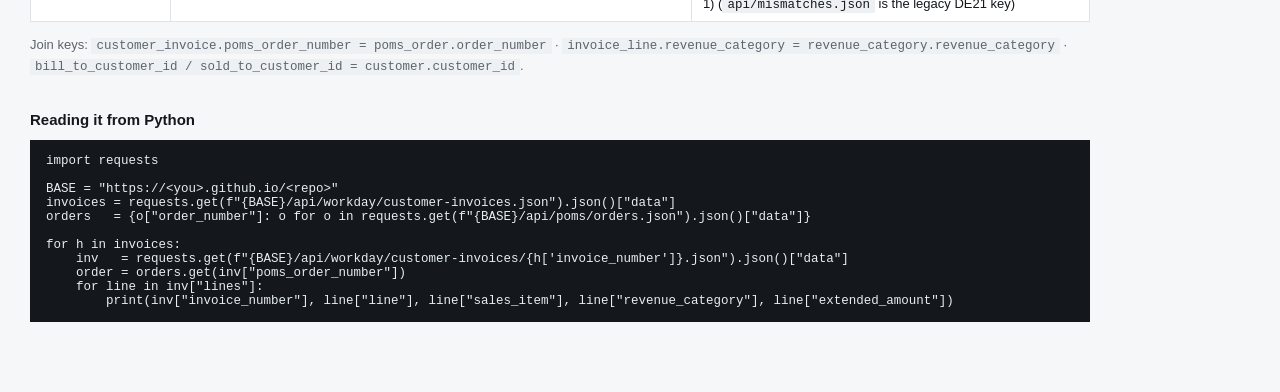
==== commit 83bb1fd1: "Layout variant 4: duplicate labels under different headings, lazy tab field Scraper test fixture on " ====
--- a/index.html
+++ b/index.html
@@ -41,7 +41,7 @@
        (DE21, SE21, NO21, PT21, DK21), every invoice line with a Sales Item and a Revenue Category, and seeded scenarios for
        each entity exception — normal cases, passing cases and failing cases. All customers, contacts and addresses are fictional.
        The dataset is served as static JSON so an external validation agent can read both systems.</p>
-    <p class="variant">Layout variant 3 — hashed divs: label/value pairs are sibling &lt;div&gt;s with the label in aria-label, every class name is hashed and regenerated on each render, no ids on the views, tabs are role="tab", Workday worklist rows open on click. Same data, same routes, same answer key as <code>bv-poc</code>.</p>
+    <p class="variant">Layout variant 4 — duplicate labels and lazy tabs: POMS shows "Currency" under Price information and under Financing with different values; Workday shows "Customer" under Invoice Information and under a new Sold-To Party section; the Workday Invoice Date is rendered only inside the Currency Rate tab. Same data, same routes, same answer key as <code>bv-poc</code>.</p>
   </header>
   <main>
     <div class="cards">
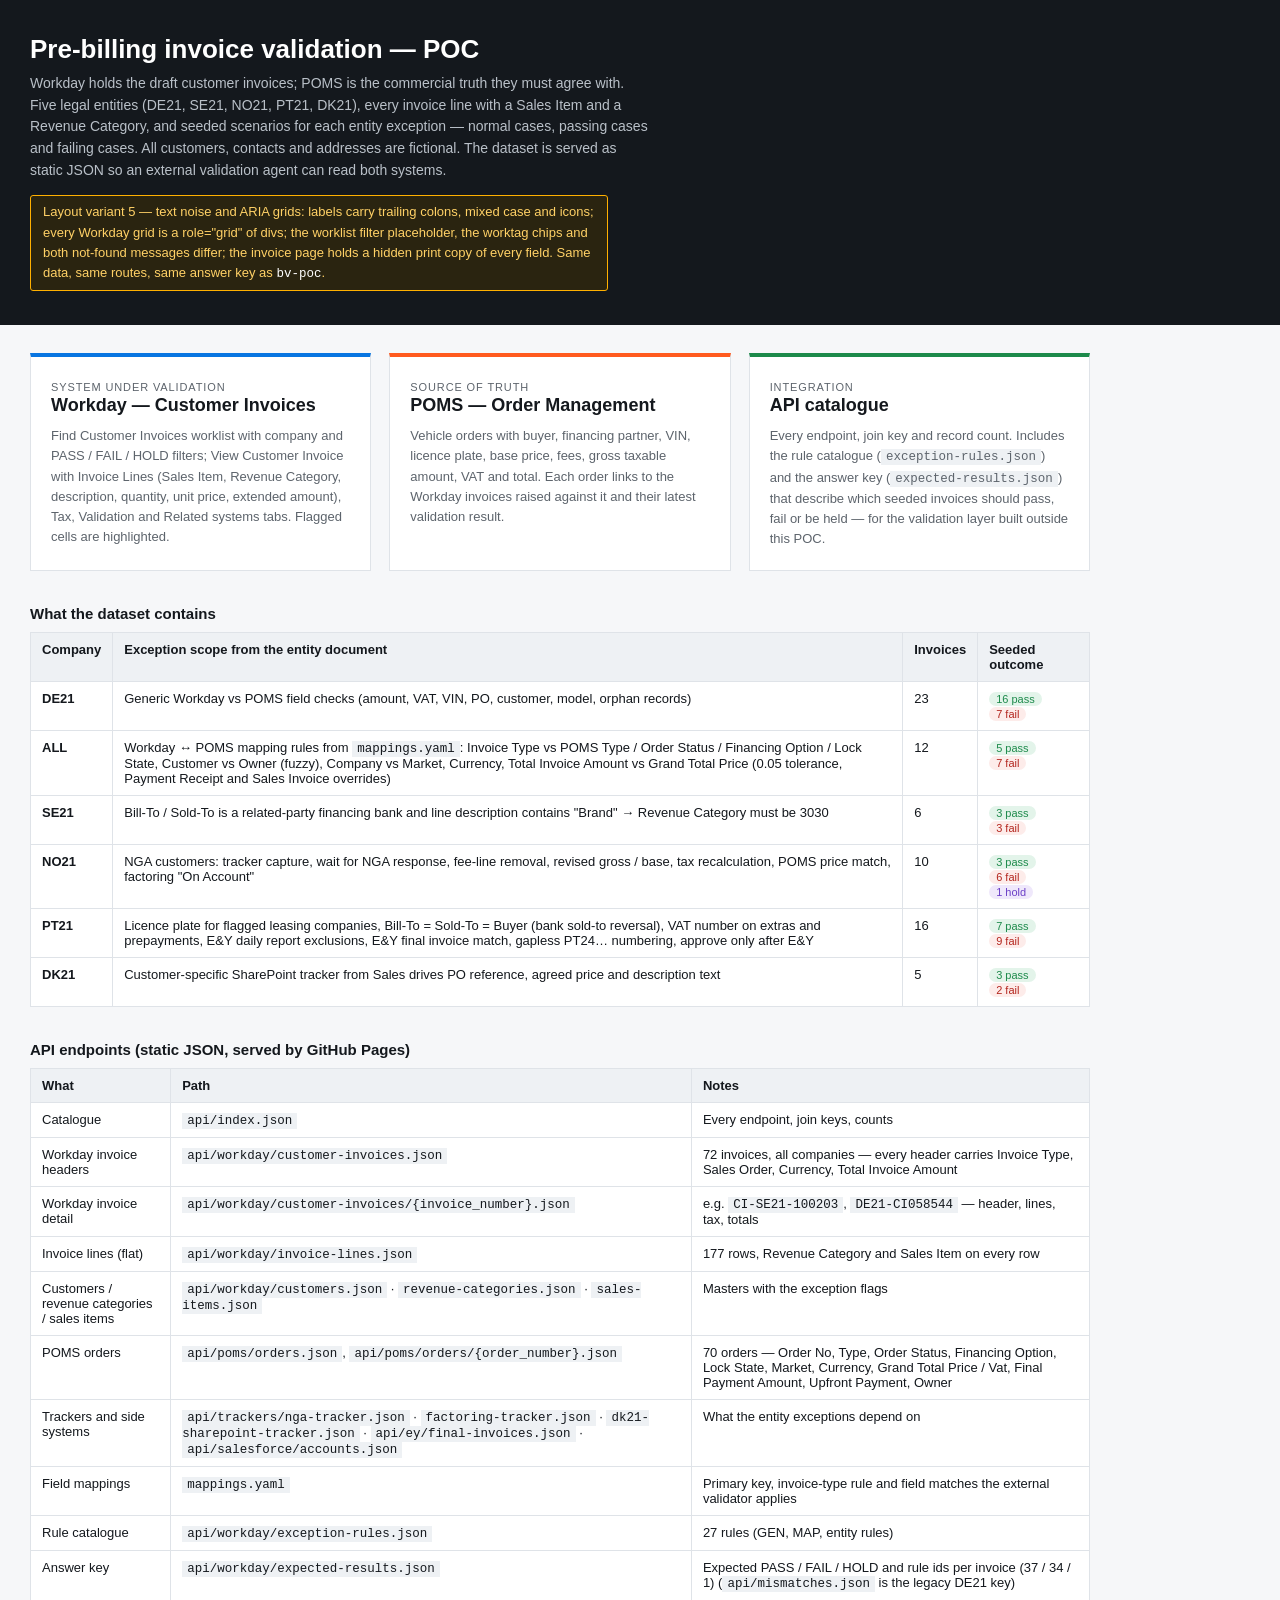
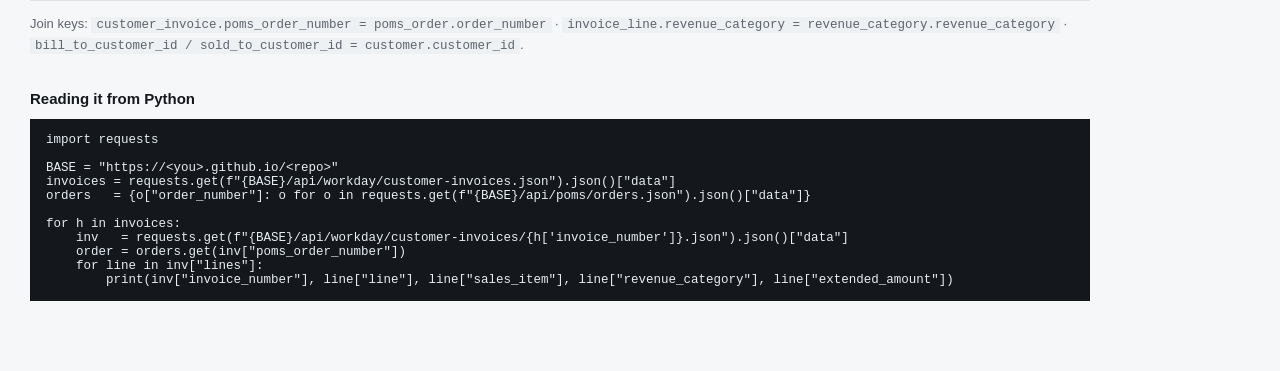
==== commit 0e51a044: "Layout variant 5: label noise, ARIA grids, chips, new not-found texts, hidden copy Scraper test fixt" ====
--- a/index.html
+++ b/index.html
@@ -41,7 +41,7 @@
        (DE21, SE21, NO21, PT21, DK21), every invoice line with a Sales Item and a Revenue Category, and seeded scenarios for
        each entity exception — normal cases, passing cases and failing cases. All customers, contacts and addresses are fictional.
        The dataset is served as static JSON so an external validation agent can read both systems.</p>
-    <p class="variant">Layout variant 4 — duplicate labels and lazy tabs: POMS shows "Currency" under Price information and under Financing with different values; Workday shows "Customer" under Invoice Information and under a new Sold-To Party section; the Workday Invoice Date is rendered only inside the Currency Rate tab. Same data, same routes, same answer key as <code>bv-poc</code>.</p>
+    <p class="variant">Layout variant 5 — text noise and ARIA grids: labels carry trailing colons, mixed case and icons; every Workday grid is a role="grid" of divs; the worklist filter placeholder, the worktag chips and both not-found messages differ; the invoice page holds a hidden print copy of every field. Same data, same routes, same answer key as <code>bv-poc</code>.</p>
   </header>
   <main>
     <div class="cards">
